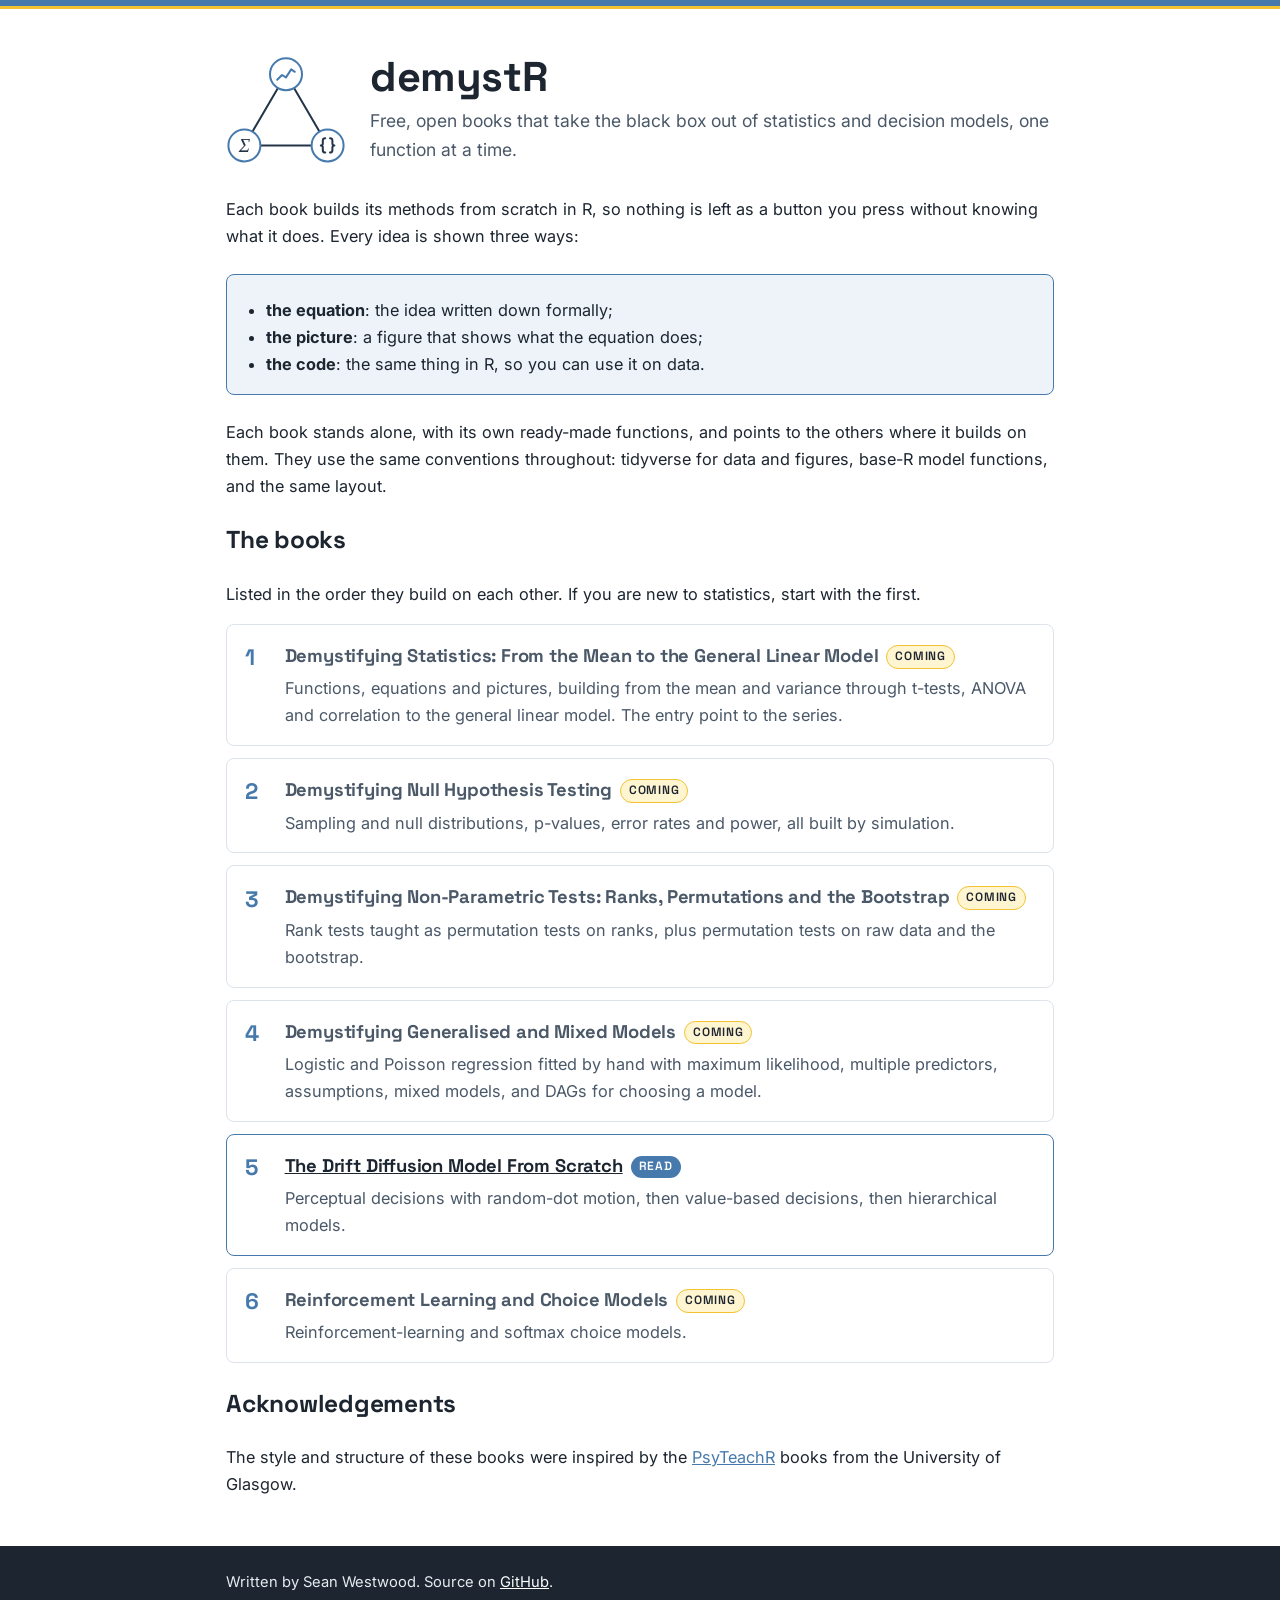
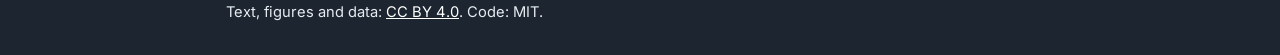
==== index.html @ d7e1d05b "Add demystR series homepage Lists the books in order, links the live ddm book, marks the rest as com" ====
<!doctype html>
<html lang="en">
<head>
<meta charset="utf-8">
<meta name="viewport" content="width=device-width, initial-scale=1">
<title>demystR</title>
<meta name="description" content="demystR: free open books that build statistics and decision models from equations, code and pictures in R.">
<link rel="icon" type="image/svg+xml" href="data:image/svg+xml,%3Csvg xmlns=%22http://www.w3.org/2000/svg%22 width=%22300%22 height=%22270%22 viewBox=%220 0 300 270%22%3E %3Cpolygon points=%22150,48 46,226 254,226%22 fill=%22none%22 stroke=%22%23243447%22 stroke-width=%225%22 stroke-linejoin=%22round%22/%3E %3Ccircle cx=%22150%22 cy=%2248%22 r=%2240%22 fill=%22%23FFFFFF%22 stroke=%22%23467AAC%22 stroke-width=%225%22/%3E %3Cpolyline points=%22128,62 140,50 150,56 163,36 172,42%22 fill=%22none%22 stroke=%22%23467AAC%22 stroke-width=%225%22 stroke-linecap=%22round%22 stroke-linejoin=%22round%22/%3E %3Ccircle cx=%2246%22 cy=%22226%22 r=%2240%22 fill=%22%23FFFFFF%22 stroke=%22%23467AAC%22 stroke-width=%225%22/%3E %3Ctext x=%2246%22 y=%22243%22 text-anchor=%22middle%22 font-family=%22Georgia, 'Times New Roman', serif%22 font-size=%2248%22 font-style=%22italic%22 fill=%22%23243447%22%3E%26%23931;%3C/text%3E %3Ccircle cx=%22254%22 cy=%22226%22 r=%2240%22 fill=%22%23FFFFFF%22 stroke=%22%23467AAC%22 stroke-width=%225%22/%3E %3Cpath d=%22M248,208 Q242,208 242,214 L242,221 Q242,226 237,226 Q242,226 242,231 L242,238 Q242,244 248,244%22 fill=%22none%22 stroke=%22%23243447%22 stroke-width=%225%22 stroke-linecap=%22round%22 stroke-linejoin=%22round%22/%3E %3Cpath d=%22M260,208 Q266,208 266,214 L266,221 Q266,226 271,226 Q266,226 266,231 L266,238 Q266,244 260,244%22 fill=%22none%22 stroke=%22%23243447%22 stroke-width=%225%22 stroke-linecap=%22round%22 stroke-linejoin=%22round%22/%3E %3C/svg%3E">
<link rel="stylesheet" href="https://fonts.googleapis.com/css2?family=Space+Grotesk:wght@500;700&family=Inter:wght@400;500;600&display=swap">
<style>
:root {
  --dm-blue:#467AAC; --dm-blue-dark:#2F5B85; --dm-blue-tint:#EDF3F9;
  --dm-ink:#1C2530; --dm-ink-soft:#4A5868; --dm-yellow:#F2C230;
  --dm-yellow-tint:#FFF5D1; --dm-rule:#DDE3EA;
}
* { box-sizing:border-box; }
body {
  margin:0; background:#fff; color:var(--dm-ink);
  font-family:"Inter",system-ui,-apple-system,"Segoe UI",sans-serif;
  font-size:1.02rem; line-height:1.65;
  border-top:6px solid var(--dm-blue); box-shadow:inset 0 3px 0 var(--dm-yellow);
}
main, header, footer .wrap { max-width:860px; margin:0 auto; padding:0 16px; }
h1, h2, h3 { font-family:"Space Grotesk","Inter",sans-serif; font-weight:700; letter-spacing:-0.01em; }
a { color:var(--dm-blue); }
a:hover, a:focus { color:var(--dm-blue-dark); text-decoration-color:var(--dm-yellow); text-decoration-thickness:3px; text-underline-offset:3px; }
header { display:flex; gap:24px; align-items:center; padding-top:48px; padding-bottom:16px; }
header img { width:120px; height:auto; flex:none; }
header h1 { font-size:2.6rem; margin:0; line-height:1.1; }
header p { margin:6px 0 0; color:var(--dm-ink-soft); font-size:1.1rem; }
.three { background:var(--dm-blue-tint); border:1px solid var(--dm-blue); border-radius:8px; padding:1rem 1.25rem; margin:1.5rem 0; }
.three ul { margin:0.4rem 0 0; padding-left:1.2rem; }
ol.books { list-style:none; padding:0; margin:0; counter-reset:book; }
ol.books li { counter-increment:book; border:1px solid var(--dm-rule); border-radius:8px; padding:1rem 1.25rem 1rem 3.6rem; margin:0 0 12px; position:relative; }
ol.books li::before { content:counter(book); position:absolute; left:1.1rem; top:0.95rem; font-family:"Space Grotesk",sans-serif; font-weight:700; font-size:1.4rem; color:var(--dm-blue); }
ol.books li.live { border-color:var(--dm-blue); }
ol.books li.live:hover { background:var(--dm-yellow-tint); border-color:var(--dm-yellow); }
ol.books h3 { margin:0 0 4px; font-size:1.15rem; }
ol.books h3 a { color:var(--dm-ink); }
ol.books p { margin:0; color:var(--dm-ink-soft); }
ol.books li.coming h3 { color:var(--dm-ink-soft); }
.tag { display:inline-block; font-size:0.75rem; font-weight:600; text-transform:uppercase; letter-spacing:0.06em; padding:1px 8px; border-radius:99px; margin-left:8px; vertical-align:2px; }
.tag.live { background:var(--dm-blue); color:#fff; }
.tag.coming { background:var(--dm-yellow-tint); color:var(--dm-ink); border:1px solid var(--dm-yellow); }
footer { background:var(--dm-ink); color:#E6EBF0; margin-top:48px; padding:24px 0; font-size:0.92rem; }
footer a { color:#fff; }
footer a:hover { color:var(--dm-yellow); text-decoration-color:var(--dm-yellow); }
footer p { margin:0 0 6px; }
@media (max-width:560px) {
  header { flex-direction:column; align-items:flex-start; padding-top:32px; }
  header img { width:90px; }
  header h1 { font-size:2.1rem; }
}
</style>
</head>
<body>
<header>
  <img src="data:image/svg+xml,%3Csvg xmlns=%22http://www.w3.org/2000/svg%22 width=%22300%22 height=%22270%22 viewBox=%220 0 300 270%22%3E %3Cpolygon points=%22150,48 46,226 254,226%22 fill=%22none%22 stroke=%22%23243447%22 stroke-width=%225%22 stroke-linejoin=%22round%22/%3E %3Ccircle cx=%22150%22 cy=%2248%22 r=%2240%22 fill=%22%23FFFFFF%22 stroke=%22%23467AAC%22 stroke-width=%225%22/%3E %3Cpolyline points=%22128,62 140,50 150,56 163,36 172,42%22 fill=%22none%22 stroke=%22%23467AAC%22 stroke-width=%225%22 stroke-linecap=%22round%22 stroke-linejoin=%22round%22/%3E %3Ccircle cx=%2246%22 cy=%22226%22 r=%2240%22 fill=%22%23FFFFFF%22 stroke=%22%23467AAC%22 stroke-width=%225%22/%3E %3Ctext x=%2246%22 y=%22243%22 text-anchor=%22middle%22 font-family=%22Georgia, 'Times New Roman', serif%22 font-size=%2248%22 font-style=%22italic%22 fill=%22%23243447%22%3E%26%23931;%3C/text%3E %3Ccircle cx=%22254%22 cy=%22226%22 r=%2240%22 fill=%22%23FFFFFF%22 stroke=%22%23467AAC%22 stroke-width=%225%22/%3E %3Cpath d=%22M248,208 Q242,208 242,214 L242,221 Q242,226 237,226 Q242,226 242,231 L242,238 Q242,244 248,244%22 fill=%22none%22 stroke=%22%23243447%22 stroke-width=%225%22 stroke-linecap=%22round%22 stroke-linejoin=%22round%22/%3E %3Cpath d=%22M260,208 Q266,208 266,214 L266,221 Q266,226 271,226 Q266,226 266,231 L266,238 Q266,244 260,244%22 fill=%22none%22 stroke=%22%23243447%22 stroke-width=%225%22 stroke-linecap=%22round%22 stroke-linejoin=%22round%22/%3E %3C/svg%3E" alt="demystR logo">
  <div>
    <h1>demystR</h1>
    <p>Free, open books that take the black box out of statistics and decision models, one function at a time.</p>
  </div>
</header>

<main>
  <p>Each book builds its methods from scratch in R, so nothing is left as a button you press without knowing what it does. Every idea is shown three ways:</p>
  <div class="three">
    <ul>
      <li><strong>the equation</strong>: the idea written down formally;</li>
      <li><strong>the picture</strong>: a figure that shows what the equation does;</li>
      <li><strong>the code</strong>: the same thing in R, so you can use it on data.</li>
    </ul>
  </div>
  <p>Each book stands alone, with its own ready-made functions, and points to the others where it builds on them. They use the same conventions throughout: tidyverse for data and figures, base-R model functions, and the same layout.</p>

  <h2>The books</h2>
  <p>Listed in the order they build on each other. If you are new to statistics, start with the first.</p>
  <ol class="books" id="books"></ol>

  <h2>Acknowledgements</h2>
  <p>The style and structure of these books were inspired by the <a href="https://psyteachr.github.io/">PsyTeachR</a> books from the University of Glasgow.</p>
</main>

<footer>
  <div class="wrap">
    <p>Written by Sean Westwood. Source on <a href="https://github.com/demystR">GitHub</a>.</p>
    <p>Text, figures and data: <a href="https://creativecommons.org/licenses/by/4.0/">CC BY 4.0</a>. Code: MIT.</p>
  </div>
</footer>

<script>
/* The book list. To publish a book, give it a url. Books without a url show as "coming". */
var BOOKS = [
  { title: "Demystifying Statistics: From the Mean to the General Linear Model",
    blurb: "Functions, equations and pictures, building from the mean and variance through t-tests, ANOVA and correlation to the general linear model. The entry point to the series.",
    url: null /* "https://demystr.github.io/stats/" once Pages is on */ },
  { title: "Demystifying Null Hypothesis Testing",
    blurb: "Sampling and null distributions, p-values, error rates and power, all built by simulation.",
    url: null },
  { title: "Demystifying Non-Parametric Tests: Ranks, Permutations and the Bootstrap",
    blurb: "Rank tests taught as permutation tests on ranks, plus permutation tests on raw data and the bootstrap.",
    url: null },
  { title: "Demystifying Generalised and Mixed Models",
    blurb: "Logistic and Poisson regression fitted by hand with maximum likelihood, multiple predictors, assumptions, mixed models, and DAGs for choosing a model.",
    url: null },
  { title: "The Drift Diffusion Model From Scratch",
    blurb: "Perceptual decisions with random-dot motion, then value-based decisions, then hierarchical models.",
    url: "https://demystr.github.io/ddm/" },
  { title: "Reinforcement Learning and Choice Models",
    blurb: "Reinforcement-learning and softmax choice models.",
    url: null }
];
var ol = document.getElementById("books");
BOOKS.forEach(function (b) {
  var li = document.createElement("li");
  li.className = b.url ? "live" : "coming";
  var name = b.url ? '<a href="' + b.url + '">' + b.title + '</a>' : b.title;
  li.innerHTML = '<h3>' + name + '<span class="tag ' + li.className + '">' +
    (b.url ? "Read" : "Coming") + '</span></h3><p>' + b.blurb + '</p>';
  ol.appendChild(li);
});
</script>
</body>
</html>
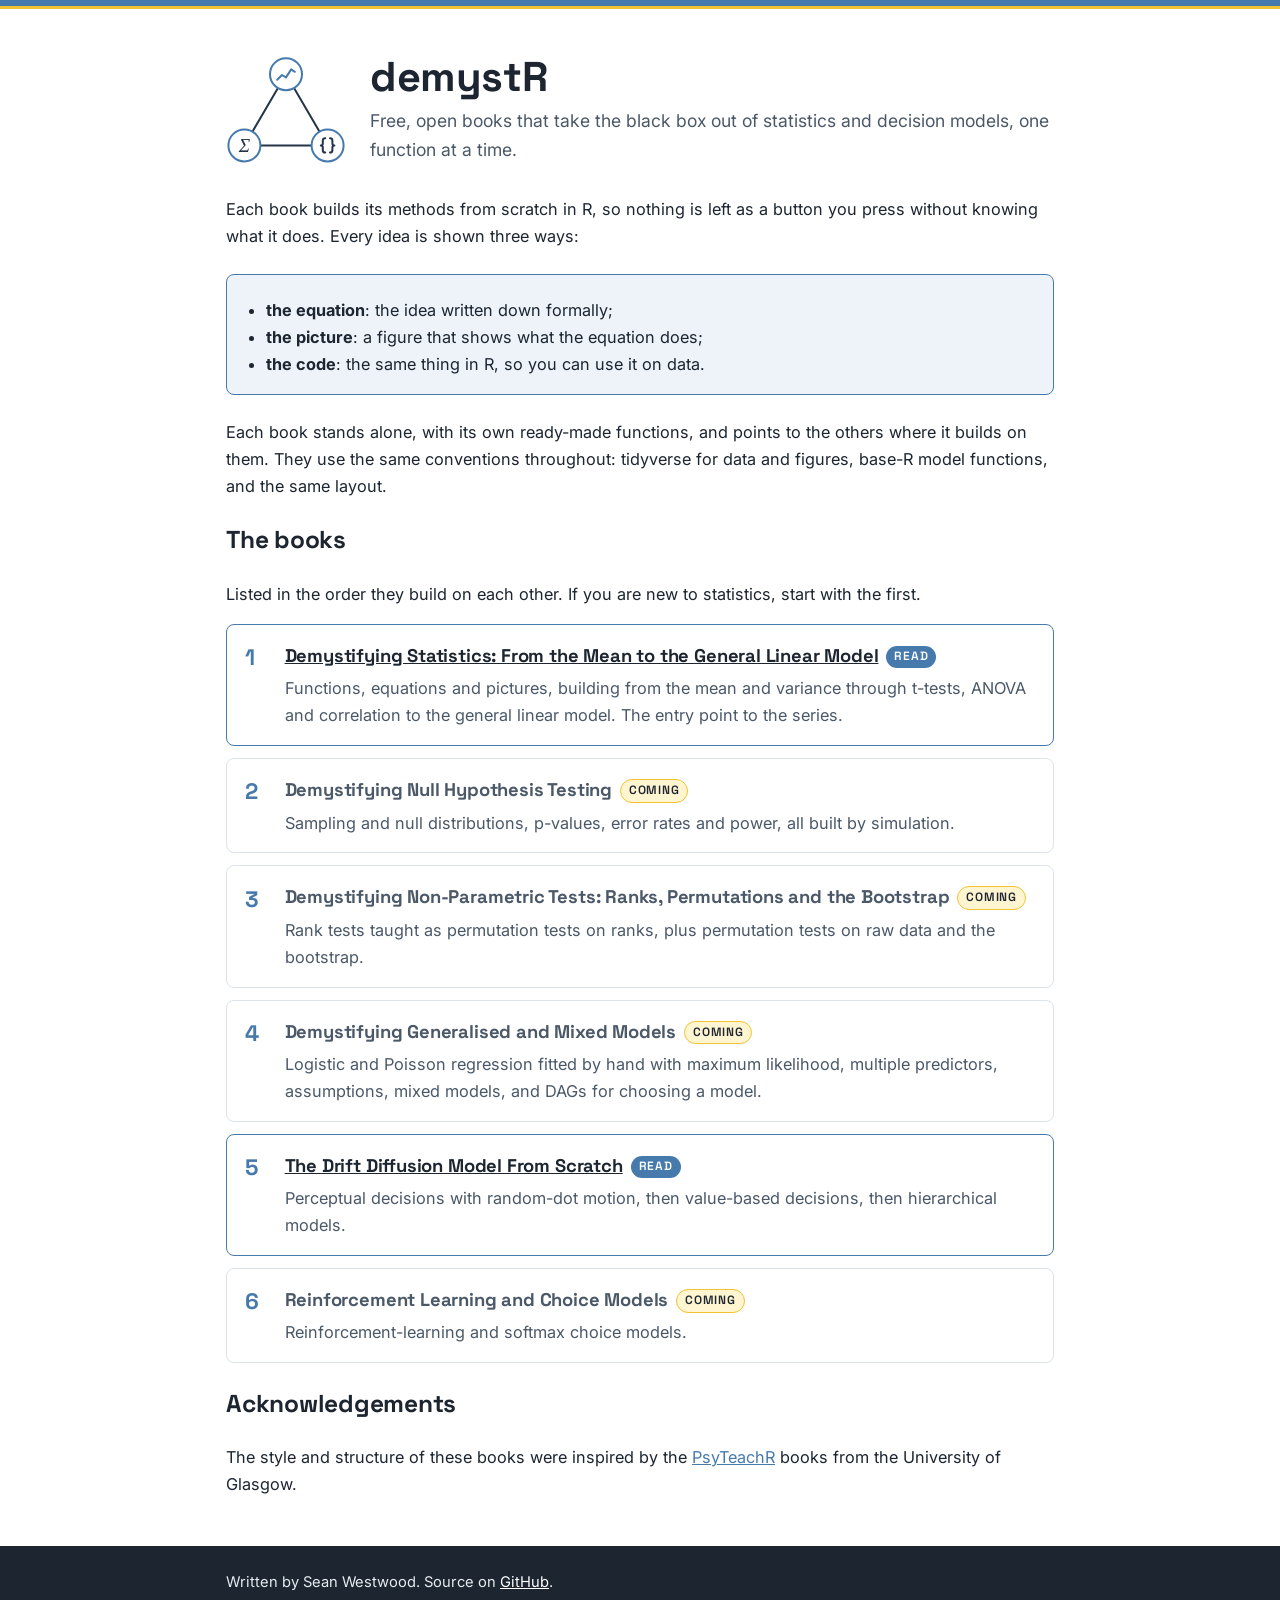
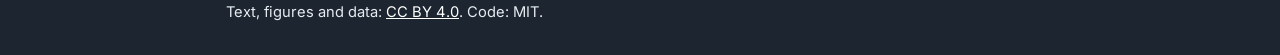
==== commit 27e2f9b3: "Link the live stats book" ====
--- a/index.html
+++ b/index.html
@@ -93,7 +93,7 @@
 var BOOKS = [
   { title: "Demystifying Statistics: From the Mean to the General Linear Model",
     blurb: "Functions, equations and pictures, building from the mean and variance through t-tests, ANOVA and correlation to the general linear model. The entry point to the series.",
-    url: null /* "https://demystr.github.io/stats/" once Pages is on */ },
+    url: "https://demystr.github.io/stats/" },
   { title: "Demystifying Null Hypothesis Testing",
     blurb: "Sampling and null distributions, p-values, error rates and power, all built by simulation.",
     url: null },
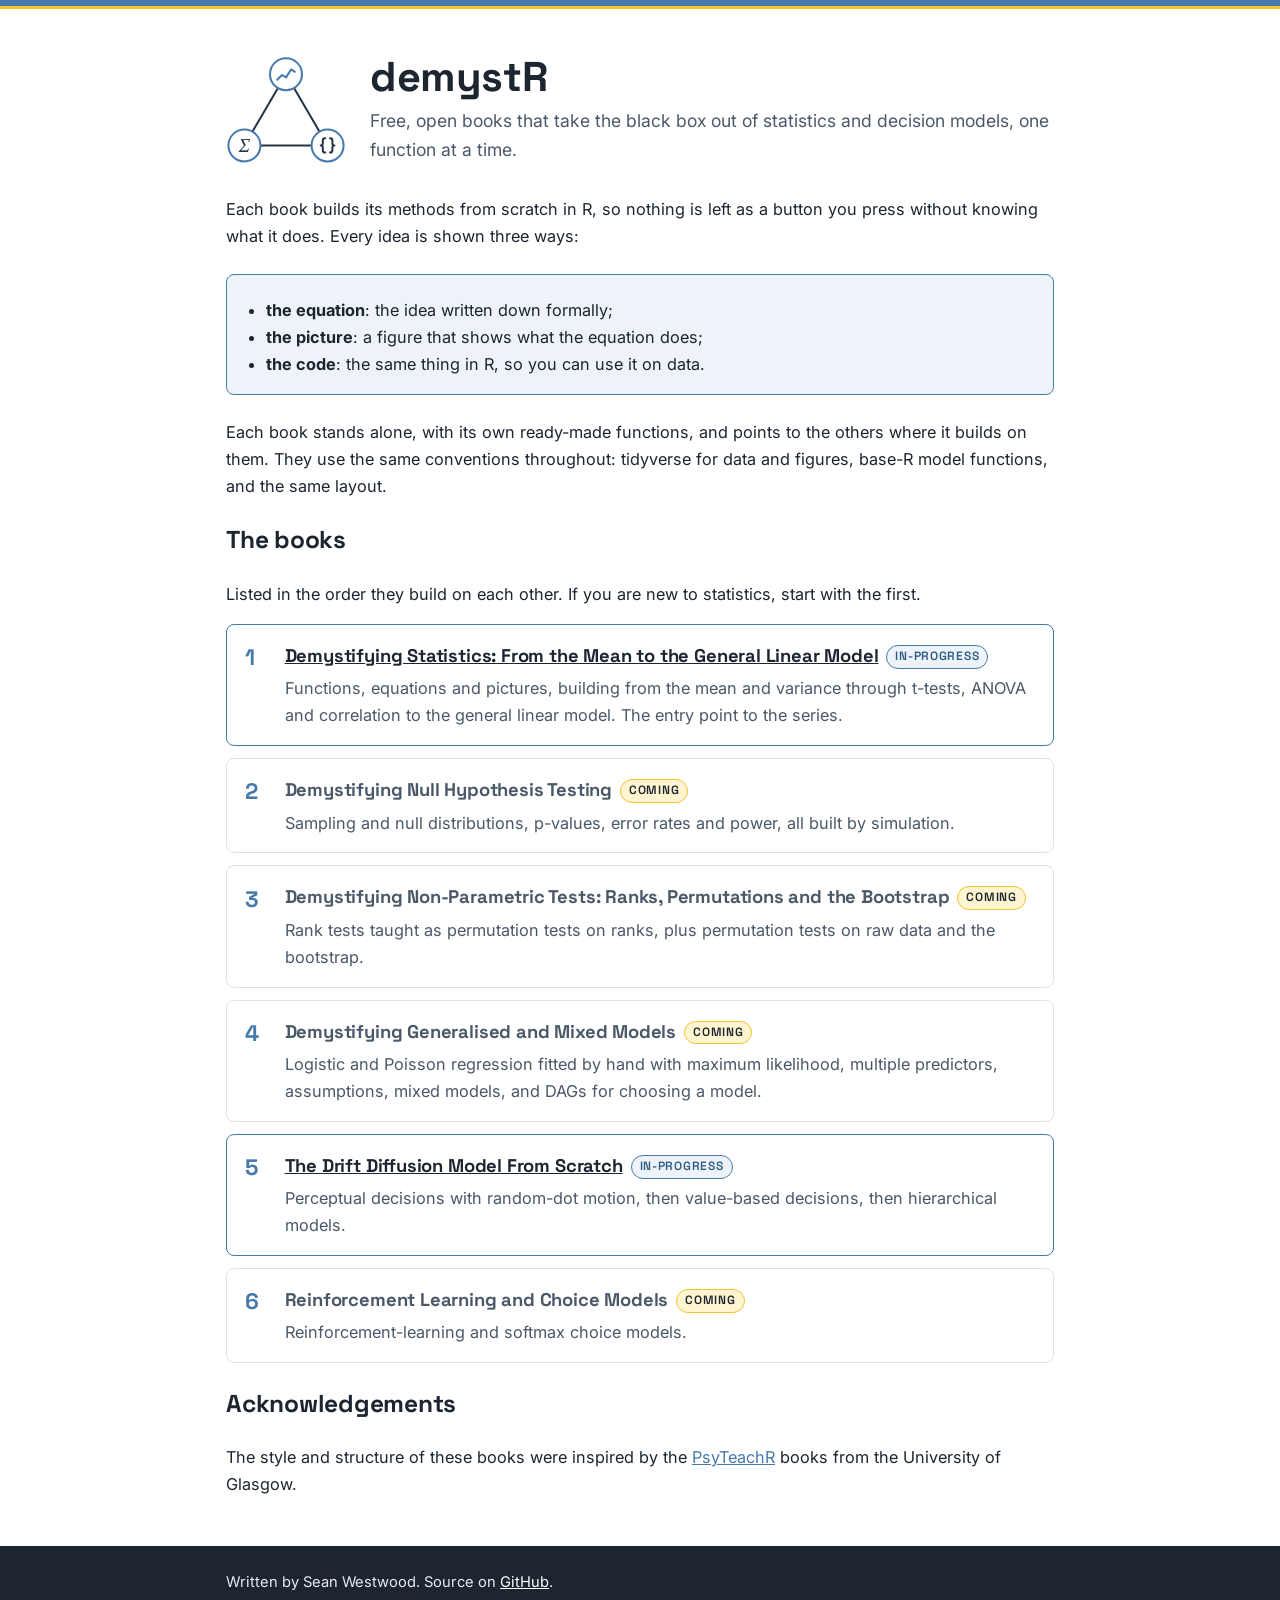
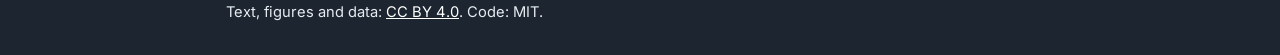
==== commit 12d5c3a6: "Add Read / In-Progress / Coming badges" ====
--- a/index.html
+++ b/index.html
@@ -40,7 +40,8 @@
 ol.books p { margin:0; color:var(--dm-ink-soft); }
 ol.books li.coming h3 { color:var(--dm-ink-soft); }
 .tag { display:inline-block; font-size:0.75rem; font-weight:600; text-transform:uppercase; letter-spacing:0.06em; padding:1px 8px; border-radius:99px; margin-left:8px; vertical-align:2px; }
-.tag.live { background:var(--dm-blue); color:#fff; }
+.tag.read { background:var(--dm-blue); color:#fff; }
+.tag.progress { background:var(--dm-blue-tint); color:var(--dm-blue-dark); border:1px solid var(--dm-blue); }
 .tag.coming { background:var(--dm-yellow-tint); color:var(--dm-ink); border:1px solid var(--dm-yellow); }
 footer { background:var(--dm-ink); color:#E6EBF0; margin-top:48px; padding:24px 0; font-size:0.92rem; }
 footer a { color:#fff; }
@@ -89,34 +90,35 @@
 </footer>
 
 <script>
-/* The book list. To publish a book, give it a url. Books without a url show as "coming". */
+/* The book list. status: "read" (finished, live), "progress" (live, still being written), "coming" (not live yet; no url). */
 var BOOKS = [
   { title: "Demystifying Statistics: From the Mean to the General Linear Model",
     blurb: "Functions, equations and pictures, building from the mean and variance through t-tests, ANOVA and correlation to the general linear model. The entry point to the series.",
-    url: "https://demystr.github.io/stats/" },
+    url: "https://demystr.github.io/stats/", status: "progress" },
   { title: "Demystifying Null Hypothesis Testing",
     blurb: "Sampling and null distributions, p-values, error rates and power, all built by simulation.",
-    url: null },
+    url: null, status: "coming" },
   { title: "Demystifying Non-Parametric Tests: Ranks, Permutations and the Bootstrap",
     blurb: "Rank tests taught as permutation tests on ranks, plus permutation tests on raw data and the bootstrap.",
-    url: null },
+    url: null, status: "coming" },
   { title: "Demystifying Generalised and Mixed Models",
     blurb: "Logistic and Poisson regression fitted by hand with maximum likelihood, multiple predictors, assumptions, mixed models, and DAGs for choosing a model.",
-    url: null },
+    url: null, status: "coming" },
   { title: "The Drift Diffusion Model From Scratch",
     blurb: "Perceptual decisions with random-dot motion, then value-based decisions, then hierarchical models.",
-    url: "https://demystr.github.io/ddm/" },
+    url: "https://demystr.github.io/ddm/", status: "progress" },
   { title: "Reinforcement Learning and Choice Models",
     blurb: "Reinforcement-learning and softmax choice models.",
-    url: null }
+    url: null, status: "coming" }
 ];
 var ol = document.getElementById("books");
+var LABELS = { read: "Read", progress: "In-Progress", coming: "Coming" };
 BOOKS.forEach(function (b) {
   var li = document.createElement("li");
   li.className = b.url ? "live" : "coming";
   var name = b.url ? '<a href="' + b.url + '">' + b.title + '</a>' : b.title;
-  li.innerHTML = '<h3>' + name + '<span class="tag ' + li.className + '">' +
-    (b.url ? "Read" : "Coming") + '</span></h3><p>' + b.blurb + '</p>';
+  li.innerHTML = '<h3>' + name + '<span class="tag ' + b.status + '">' +
+    LABELS[b.status] + '</span></h3><p>' + b.blurb + '</p>';
   ol.appendChild(li);
 });
 </script>
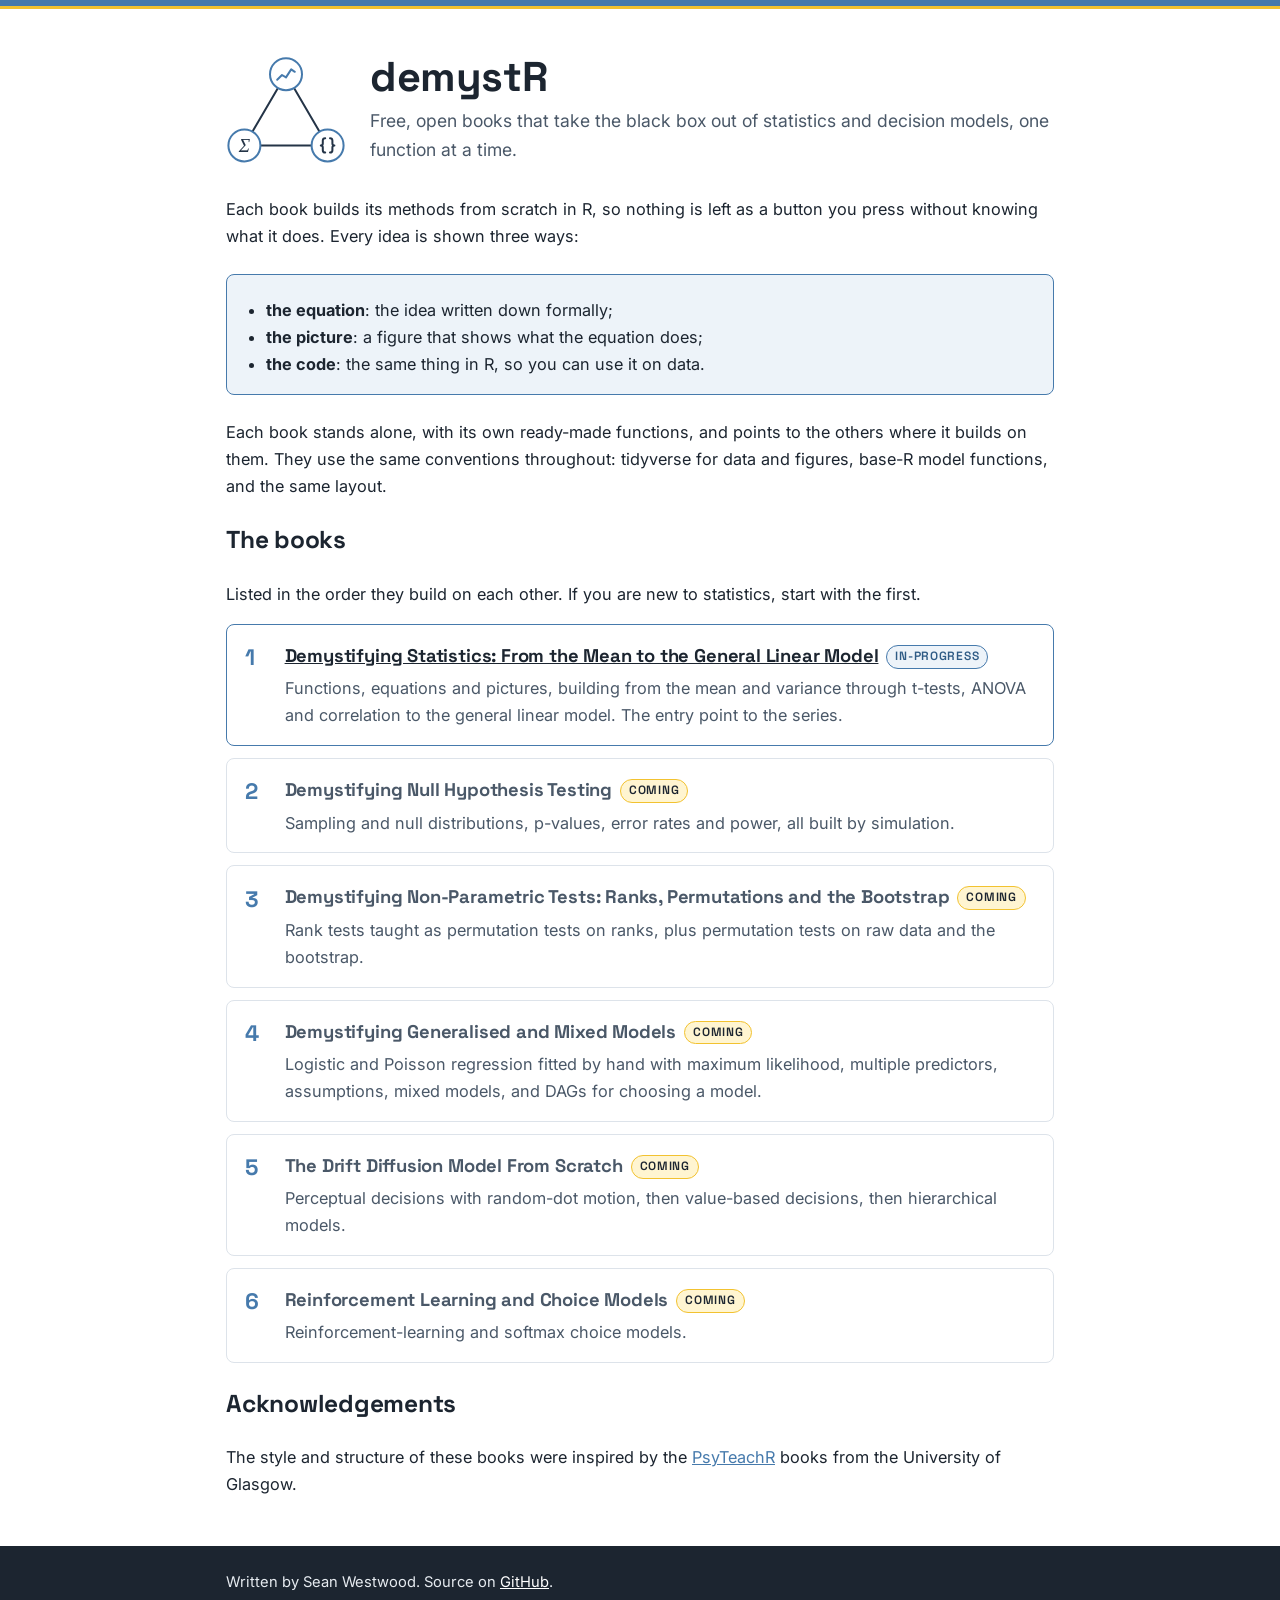
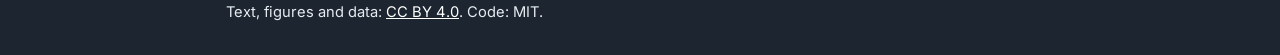
==== commit fca687cb: "Mark ddm as coming and remove its link for now" ====
--- a/index.html
+++ b/index.html
@@ -106,7 +106,7 @@
     url: null, status: "coming" },
   { title: "The Drift Diffusion Model From Scratch",
     blurb: "Perceptual decisions with random-dot motion, then value-based decisions, then hierarchical models.",
-    url: "https://demystr.github.io/ddm/", status: "progress" },
+    url: null, status: "coming" /* "https://demystr.github.io/ddm/" when ready */ },
   { title: "Reinforcement Learning and Choice Models",
     blurb: "Reinforcement-learning and softmax choice models.",
     url: null, status: "coming" }
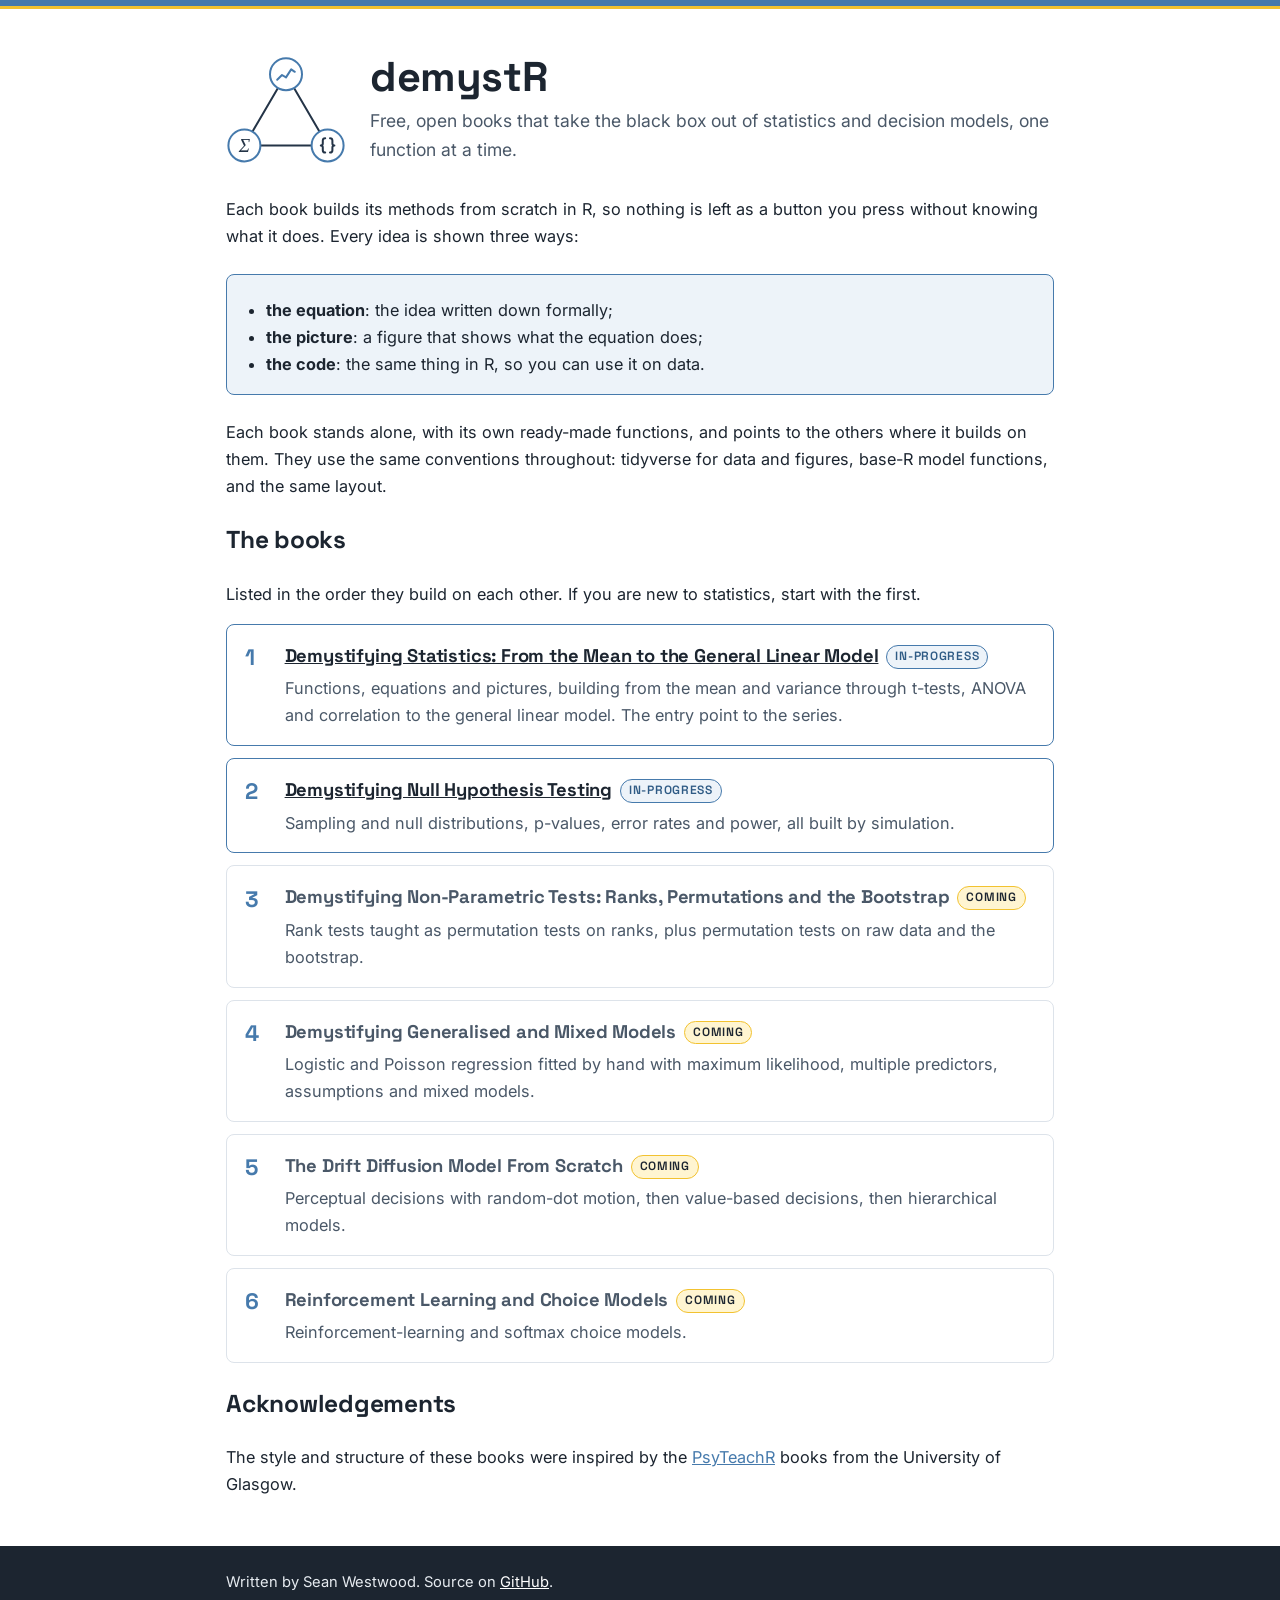
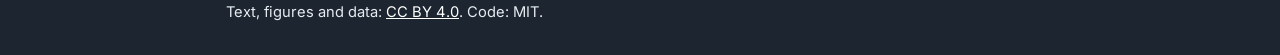
==== commit 7d9da42b: "Link the live nhst book" ====
--- a/index.html
+++ b/index.html
@@ -97,12 +97,12 @@
     url: "https://demystr.github.io/stats/", status: "progress" },
   { title: "Demystifying Null Hypothesis Testing",
     blurb: "Sampling and null distributions, p-values, error rates and power, all built by simulation.",
-    url: null, status: "coming" },
+    url: "https://demystr.github.io/nhst/", status: "progress" },
   { title: "Demystifying Non-Parametric Tests: Ranks, Permutations and the Bootstrap",
     blurb: "Rank tests taught as permutation tests on ranks, plus permutation tests on raw data and the bootstrap.",
     url: null, status: "coming" },
   { title: "Demystifying Generalised and Mixed Models",
-    blurb: "Logistic and Poisson regression fitted by hand with maximum likelihood, multiple predictors, assumptions, mixed models, and DAGs for choosing a model.",
+    blurb: "Logistic and Poisson regression fitted by hand with maximum likelihood, multiple predictors, assumptions and mixed models.",
     url: null, status: "coming" },
   { title: "The Drift Diffusion Model From Scratch",
     blurb: "Perceptual decisions with random-dot motion, then value-based decisions, then hierarchical models.",
